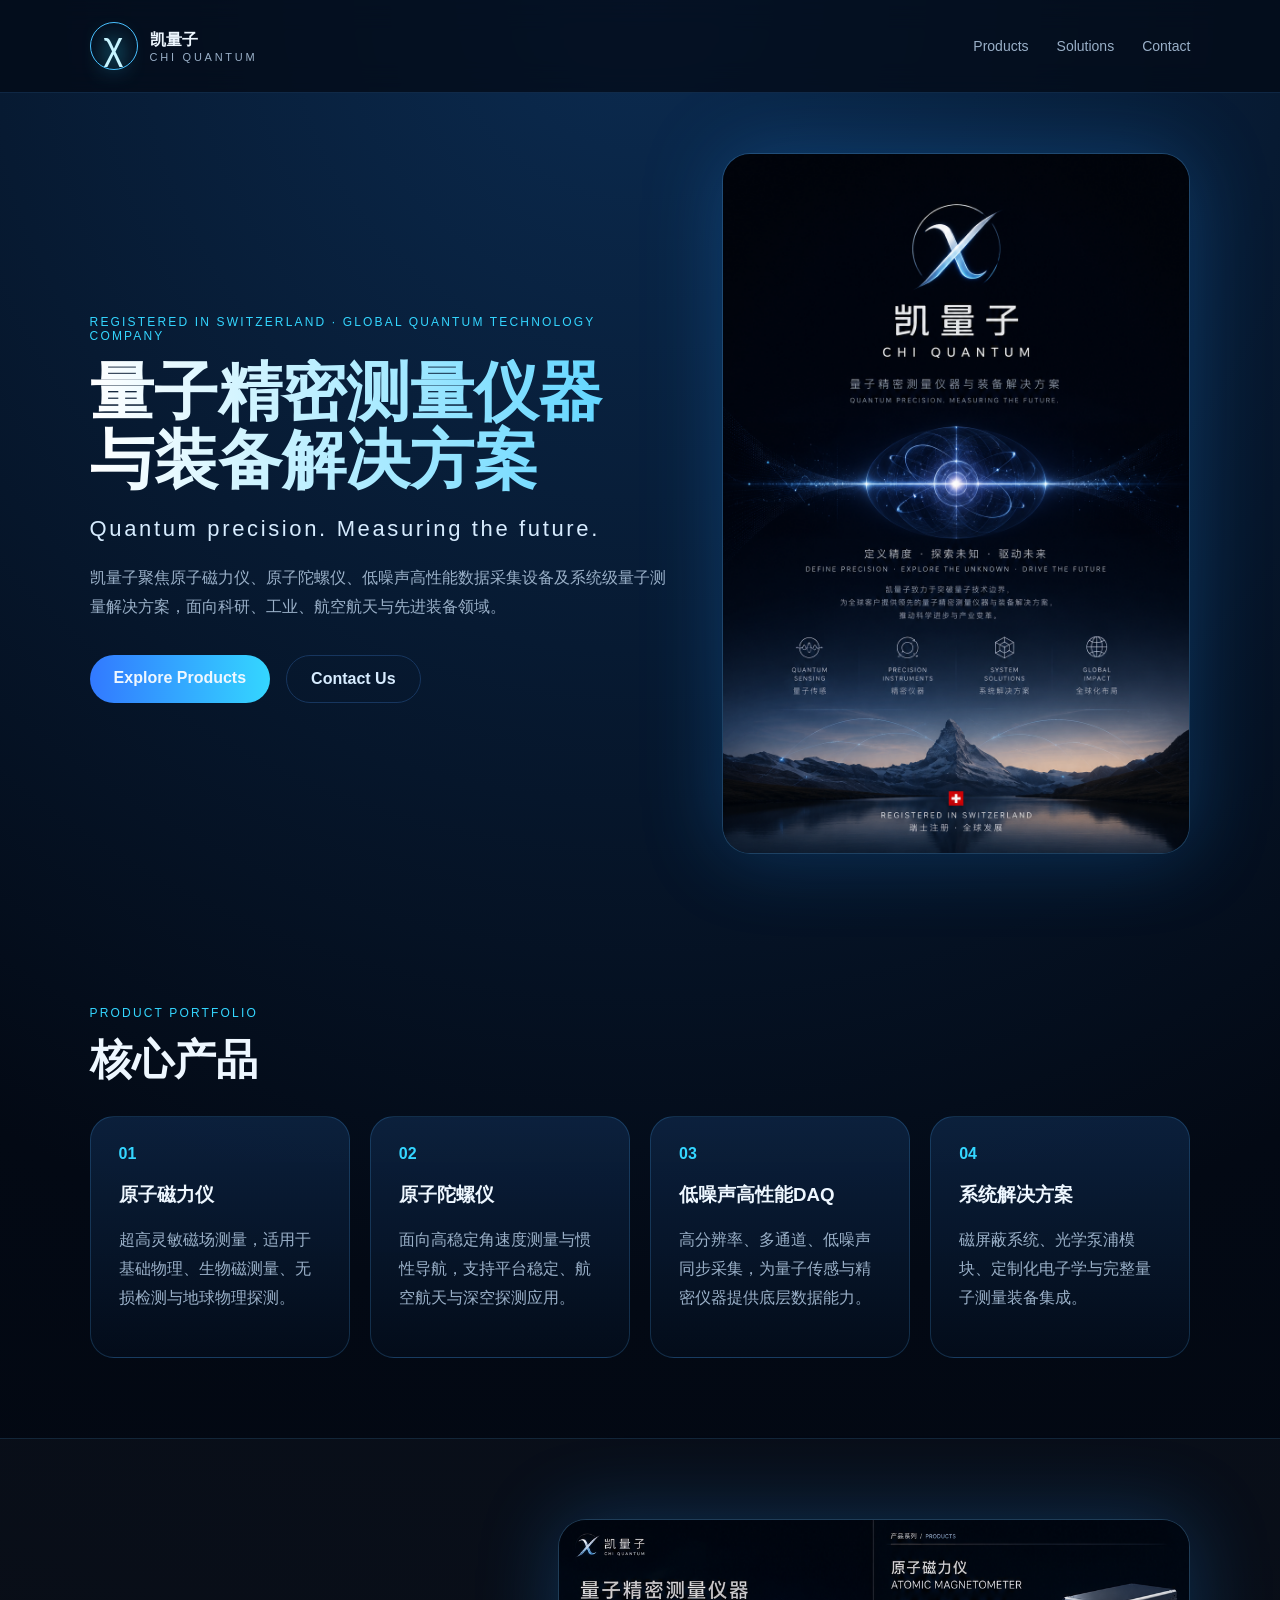
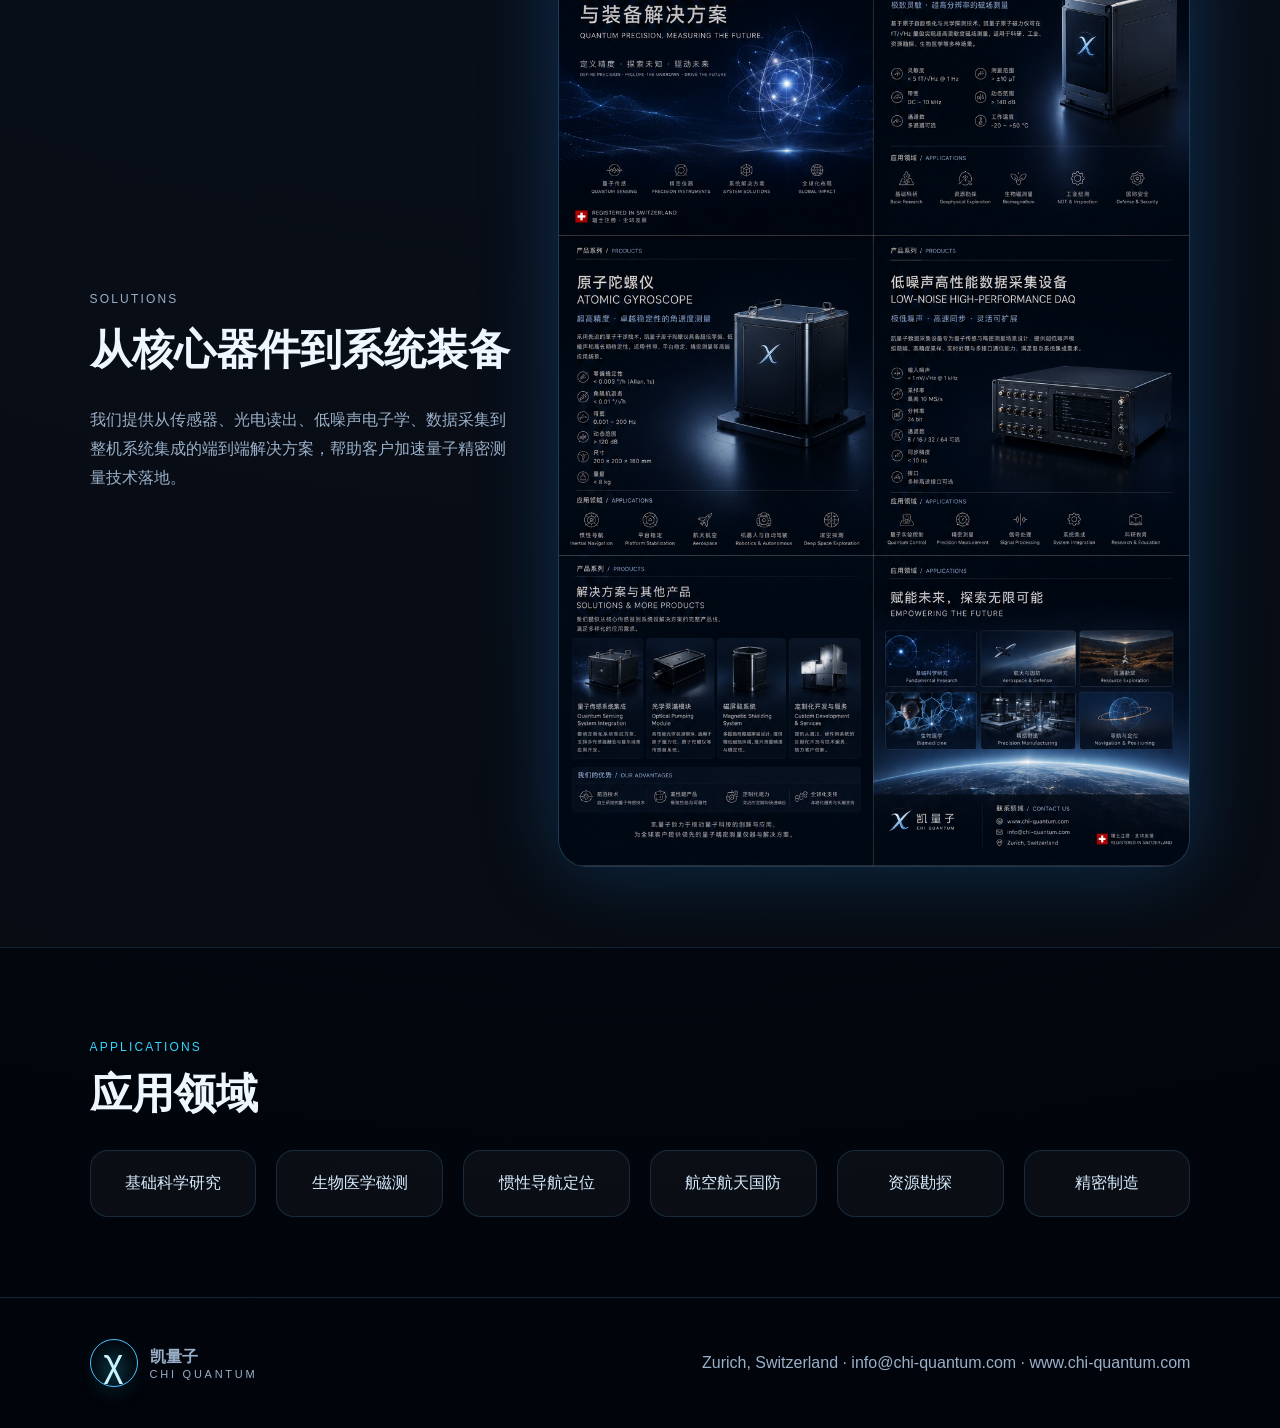
==== index.html @ b1ac0122 "Add files via upload" ====
<!doctype html>
<html lang="zh-CN">
<head>
  <meta charset="utf-8" />
  <meta name="viewport" content="width=device-width, initial-scale=1" />
  <title>凯量子 Chi Quantum | Quantum Precision Instruments</title>
  <meta name="description" content="凯量子 Chi Quantum — 瑞士注册的量子精密测量仪器与装备解决方案公司。" />
  <link rel="stylesheet" href="style.css" />
</head>
<body>
  <header class="nav">
    <div class="brand"><span class="chi">χ</span><div><b>凯量子</b><small>CHI QUANTUM</small></div></div>
    <nav><a href="#products">Products</a><a href="#solutions">Solutions</a><a href="#contact">Contact</a></nav>
  </header>

  <main>
    <section class="hero">
      <div class="heroText">
        <p class="eyebrow">Registered in Switzerland · Global Quantum Technology Company</p>
        <h1>量子精密测量仪器<br/>与装备解决方案</h1>
        <p class="subtitle">Quantum precision. Measuring the future.</p>
        <p class="desc">凯量子聚焦原子磁力仪、原子陀螺仪、低噪声高性能数据采集设备及系统级量子测量解决方案，面向科研、工业、航空航天与先进装备领域。</p>
        <div class="actions"><a class="btn" href="#products">Explore Products</a><a class="btn ghost" href="#contact">Contact Us</a></div>
      </div>
      <div class="heroCard"><img src="assets/hero-poster.png" alt="Chi Quantum poster" /></div>
    </section>

    <section class="section" id="products">
      <p class="eyebrow">Product Portfolio</p>
      <h2>核心产品</h2>
      <div class="grid cards">
        <article><span>01</span><h3>原子磁力仪</h3><p>超高灵敏磁场测量，适用于基础物理、生物磁测量、无损检测与地球物理探测。</p></article>
        <article><span>02</span><h3>原子陀螺仪</h3><p>面向高稳定角速度测量与惯性导航，支持平台稳定、航空航天与深空探测应用。</p></article>
        <article><span>03</span><h3>低噪声高性能DAQ</h3><p>高分辨率、多通道、低噪声同步采集，为量子传感与精密仪器提供底层数据能力。</p></article>
        <article><span>04</span><h3>系统解决方案</h3><p>磁屏蔽系统、光学泵浦模块、定制化电子学与完整量子测量装备集成。</p></article>
      </div>
    </section>

    <section class="split" id="solutions">
      <div><p class="eyebrow">Solutions</p><h2>从核心器件到系统装备</h2><p>我们提供从传感器、光电读出、低噪声电子学、数据采集到整机系统集成的端到端解决方案，帮助客户加速量子精密测量技术落地。</p></div>
      <img src="assets/product-brochure.png" alt="Chi Quantum product pages" />
    </section>

    <section class="section applications">
      <p class="eyebrow">Applications</p><h2>应用领域</h2>
      <div class="grid icons"><div>基础科学研究</div><div>生物医学磁测</div><div>惯性导航定位</div><div>航空航天国防</div><div>资源勘探</div><div>精密制造</div></div>
    </section>
  </main>

  <footer id="contact">
    <div class="brand"><span class="chi">χ</span><div><b>凯量子</b><small>CHI QUANTUM</small></div></div>
    <p>Zurich, Switzerland · info@chi-quantum.com · www.chi-quantum.com</p>
  </footer>
</body>
</html>
---- style.css ----
:root{--bg:#030914;--card:#071426;--line:#17365f;--text:#eef7ff;--muted:#9ab0c8;--cyan:#34d6ff;--blue:#3279ff}*{box-sizing:border-box}body{margin:0;font-family:Inter,Arial,'Microsoft YaHei',sans-serif;background:radial-gradient(circle at 50% 0%,#0b2b50 0,#030914 42%,#01040a 100%);color:var(--text)}a{color:inherit;text-decoration:none}.nav{position:sticky;top:0;z-index:10;display:flex;justify-content:space-between;align-items:center;padding:22px 7vw;background:rgba(3,9,20,.72);backdrop-filter:blur(14px);border-bottom:1px solid rgba(70,160,255,.18)}.brand{display:flex;gap:12px;align-items:center}.chi{display:grid;place-items:center;width:48px;height:48px;border:1px solid #4abfff;border-radius:50%;font-size:38px;color:#c7f4ff;text-shadow:0 0 22px var(--cyan)}.brand small{display:block;color:var(--muted);letter-spacing:.25em;font-size:11px}.nav nav{display:flex;gap:28px;color:var(--muted);font-size:14px}.hero{min-height:88vh;display:grid;grid-template-columns:1fr .8fr;gap:48px;align-items:center;padding:60px 7vw}.eyebrow{color:var(--cyan);letter-spacing:.18em;text-transform:uppercase;font-size:12px}.hero h1{font-size:64px;line-height:1.05;margin:16px 0;background:linear-gradient(90deg,#fff,#a9eaff,#4ccfff);-webkit-background-clip:text;color:transparent}.subtitle{font-size:22px;letter-spacing:.12em;color:#d7ecff}.desc{max-width:720px;color:var(--muted);line-height:1.8}.actions{display:flex;gap:16px;margin-top:34px}.btn{padding:14px 24px;border-radius:999px;background:linear-gradient(90deg,var(--blue),var(--cyan));font-weight:700}.ghost{background:transparent;border:1px solid var(--line);color:#d7ecff}.heroCard,.split img{border:1px solid rgba(80,180,255,.25);border-radius:28px;box-shadow:0 0 80px rgba(30,150,255,.25);overflow:hidden;background:rgba(255,255,255,.03)}img{width:100%;display:block}.section{padding:80px 7vw}.section h2,.split h2{font-size:42px;margin:10px 0 28px}.grid{display:grid;gap:20px}.cards{grid-template-columns:repeat(4,1fr)}article{padding:28px;border:1px solid rgba(80,180,255,.2);border-radius:24px;background:linear-gradient(180deg,rgba(14,39,72,.75),rgba(4,13,28,.78))}article span{color:var(--cyan);font-weight:800}article p,.split p{color:var(--muted);line-height:1.8}.split{display:grid;grid-template-columns:.8fr 1.2fr;gap:46px;align-items:center;padding:80px 7vw;background:rgba(255,255,255,.025);border-top:1px solid rgba(80,180,255,.14);border-bottom:1px solid rgba(80,180,255,.14)}.icons{grid-template-columns:repeat(6,1fr)}.icons div{padding:22px;text-align:center;border:1px solid rgba(80,180,255,.18);border-radius:18px;background:rgba(255,255,255,.04);color:#d8edff}footer{display:flex;justify-content:space-between;align-items:center;padding:40px 7vw;border-top:1px solid rgba(80,180,255,.18);color:var(--muted)}@media(max-width:900px){.hero,.split{grid-template-columns:1fr}.hero h1{font-size:42px}.cards,.icons{grid-template-columns:1fr}.nav nav{display:none}footer{display:block}.brand{margin-bottom:18px}}
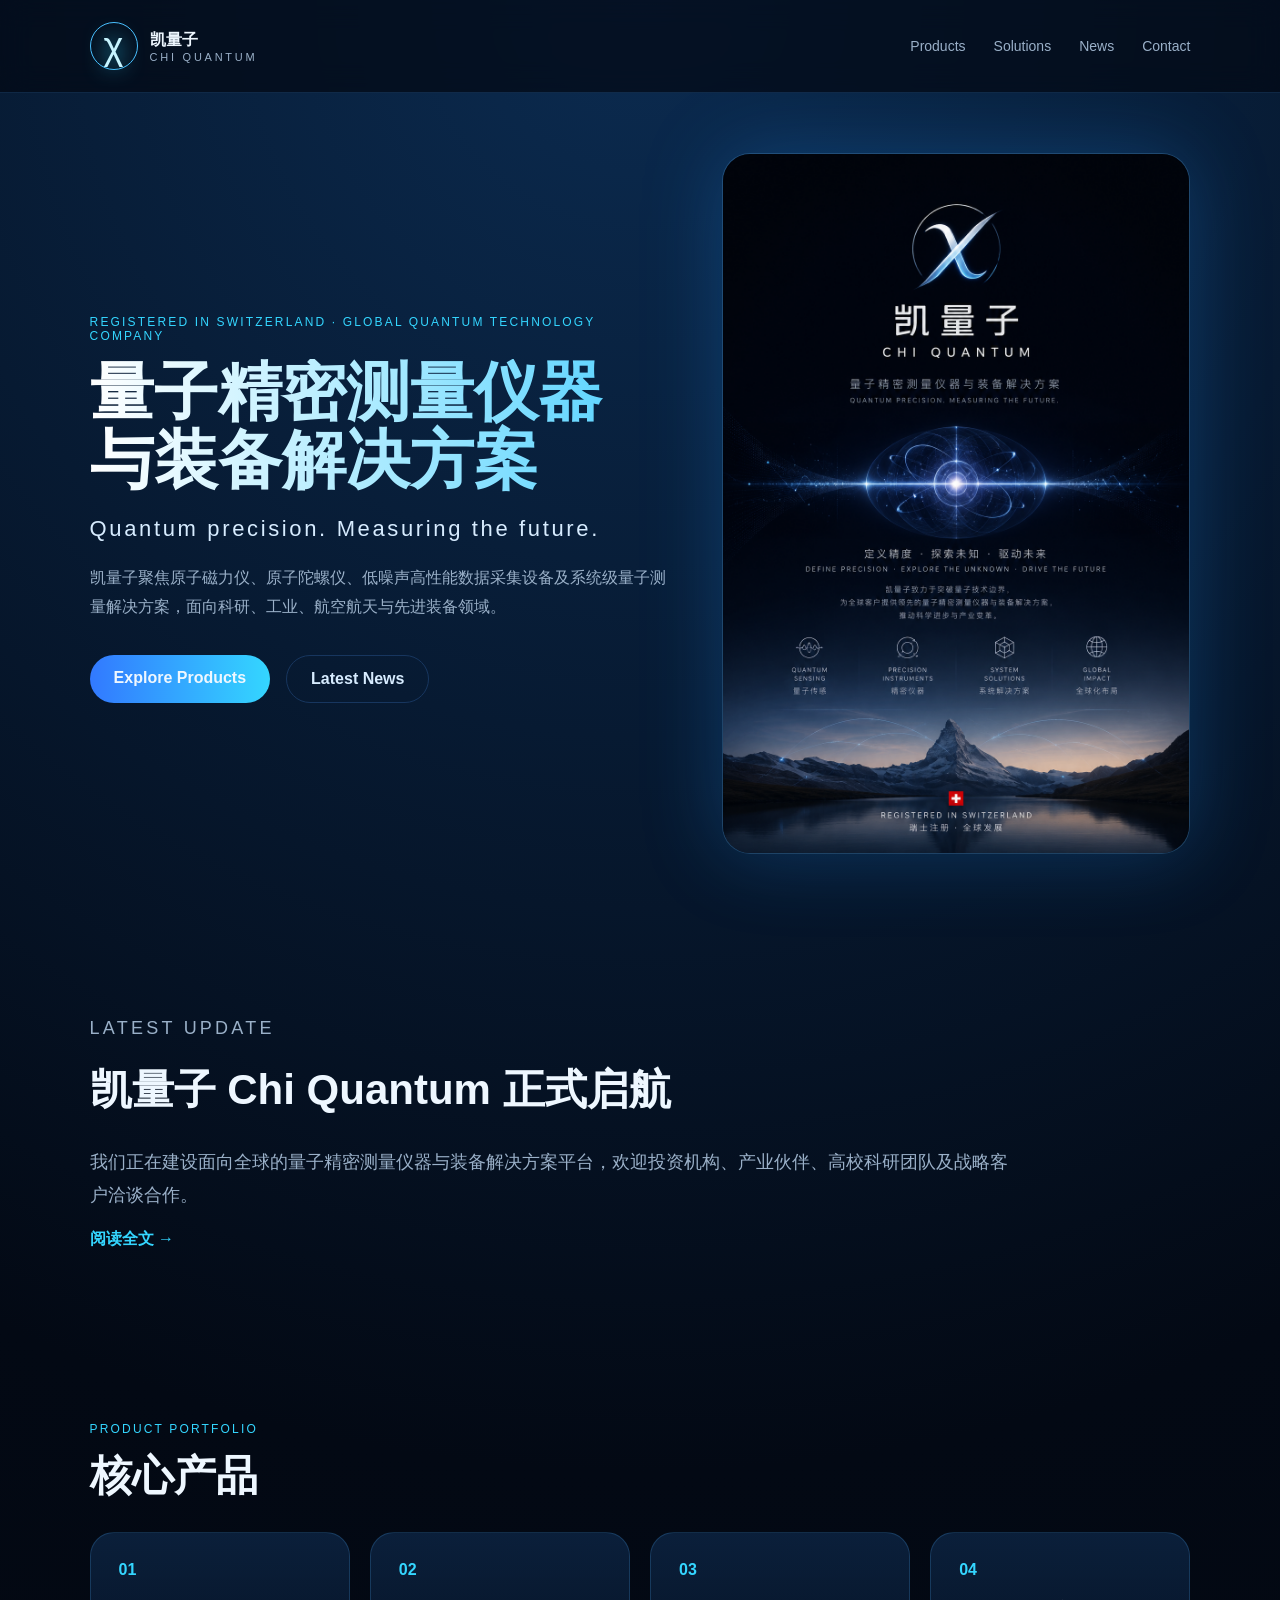
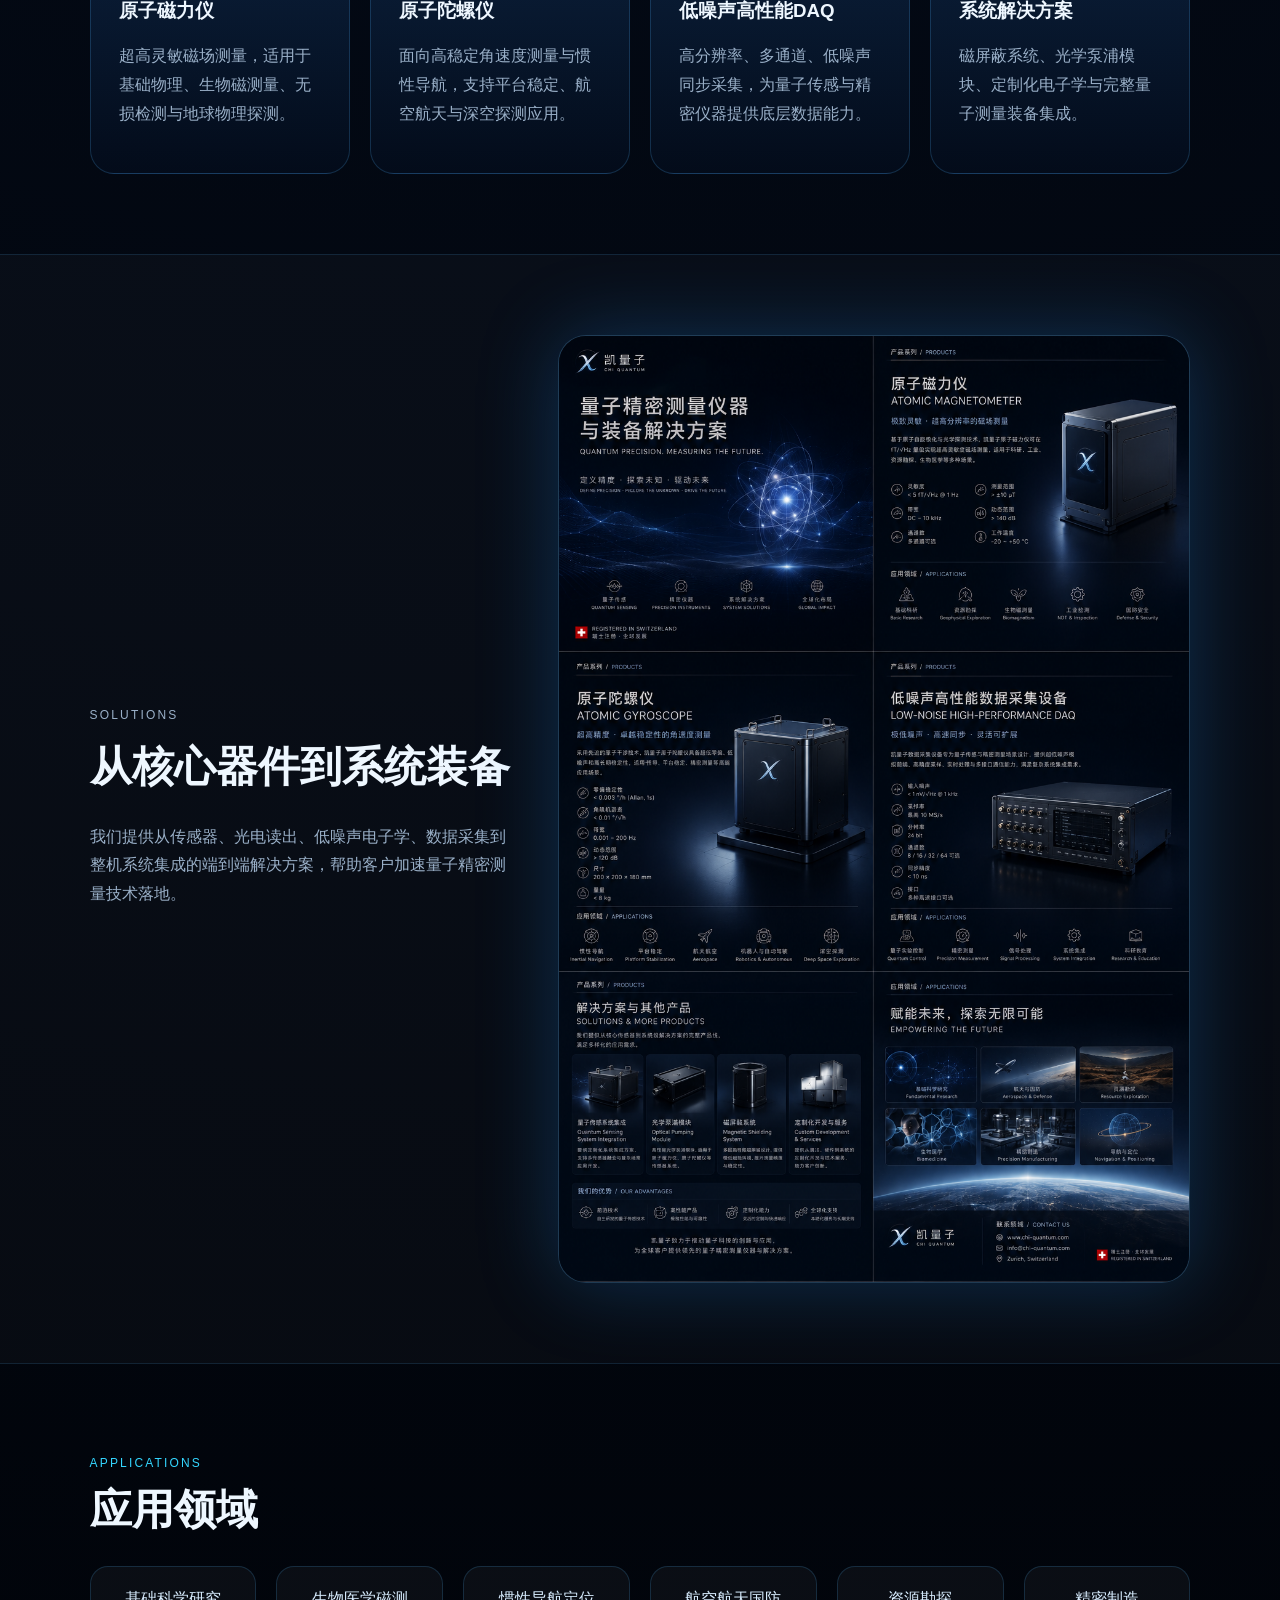
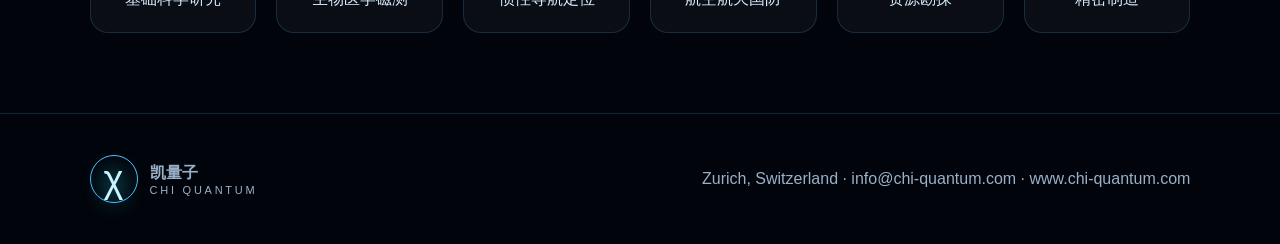
==== commit ea82d4a4: "Add files via upload" ====
--- a/index.html
+++ b/index.html
@@ -4,13 +4,13 @@
   <meta charset="utf-8" />
   <meta name="viewport" content="width=device-width, initial-scale=1" />
   <title>凯量子 Chi Quantum | Quantum Precision Instruments</title>
-  <meta name="description" content="凯量子 Chi Quantum — 瑞士注册的量子精密测量仪器与装备解决方案公司。" />
+  <meta name="description" content="凯量子 Chi Quantum — 立足瑞士，面向全球的量子精密测量仪器与装备解决方案公司。" />
   <link rel="stylesheet" href="style.css" />
 </head>
 <body>
   <header class="nav">
-    <div class="brand"><span class="chi">χ</span><div><b>凯量子</b><small>CHI QUANTUM</small></div></div>
-    <nav><a href="#products">Products</a><a href="#solutions">Solutions</a><a href="#contact">Contact</a></nav>
+    <a class="brand" href="index.html"><span class="chi">χ</span><div><b>凯量子</b><small>CHI QUANTUM</small></div></a>
+    <nav><a href="#products">Products</a><a href="#solutions">Solutions</a><a href="news.html">News</a><a href="#contact">Contact</a></nav>
   </header>
 
   <main>
@@ -20,9 +20,16 @@
         <h1>量子精密测量仪器<br/>与装备解决方案</h1>
         <p class="subtitle">Quantum precision. Measuring the future.</p>
         <p class="desc">凯量子聚焦原子磁力仪、原子陀螺仪、低噪声高性能数据采集设备及系统级量子测量解决方案，面向科研、工业、航空航天与先进装备领域。</p>
-        <div class="actions"><a class="btn" href="#products">Explore Products</a><a class="btn ghost" href="#contact">Contact Us</a></div>
+        <div class="actions"><a class="btn" href="#products">Explore Products</a><a class="btn ghost" href="news.html">Latest News</a></div>
       </div>
       <div class="heroCard"><img src="assets/hero-poster.png" alt="Chi Quantum poster" /></div>
+    </section>
+
+    <section class="section newsPreview">
+      <p class="eyebrow">Latest Update</p>
+      <h2>凯量子 Chi Quantum 正式启航</h2>
+      <p>我们正在建设面向全球的量子精密测量仪器与装备解决方案平台，欢迎投资机构、产业伙伴、高校科研团队及战略客户洽谈合作。</p>
+      <a class="textLink" href="news.html">阅读全文 →</a>
     </section>
 
     <section class="section" id="products">
--- a/style.css
+++ b/style.css
@@ -1 +1 @@
-:root{--bg:#030914;--card:#071426;--line:#17365f;--text:#eef7ff;--muted:#9ab0c8;--cyan:#34d6ff;--blue:#3279ff}*{box-sizing:border-box}body{margin:0;font-family:Inter,Arial,'Microsoft YaHei',sans-serif;background:radial-gradient(circle at 50% 0%,#0b2b50 0,#030914 42%,#01040a 100%);color:var(--text)}a{color:inherit;text-decoration:none}.nav{position:sticky;top:0;z-index:10;display:flex;justify-content:space-between;align-items:center;padding:22px 7vw;background:rgba(3,9,20,.72);backdrop-filter:blur(14px);border-bottom:1px solid rgba(70,160,255,.18)}.brand{display:flex;gap:12px;align-items:center}.chi{display:grid;place-items:center;width:48px;height:48px;border:1px solid #4abfff;border-radius:50%;font-size:38px;color:#c7f4ff;text-shadow:0 0 22px var(--cyan)}.brand small{display:block;color:var(--muted);letter-spacing:.25em;font-size:11px}.nav nav{display:flex;gap:28px;color:var(--muted);font-size:14px}.hero{min-height:88vh;display:grid;grid-template-columns:1fr .8fr;gap:48px;align-items:center;padding:60px 7vw}.eyebrow{color:var(--cyan);letter-spacing:.18em;text-transform:uppercase;font-size:12px}.hero h1{font-size:64px;line-height:1.05;margin:16px 0;background:linear-gradient(90deg,#fff,#a9eaff,#4ccfff);-webkit-background-clip:text;color:transparent}.subtitle{font-size:22px;letter-spacing:.12em;color:#d7ecff}.desc{max-width:720px;color:var(--muted);line-height:1.8}.actions{display:flex;gap:16px;margin-top:34px}.btn{padding:14px 24px;border-radius:999px;background:linear-gradient(90deg,var(--blue),var(--cyan));font-weight:700}.ghost{background:transparent;border:1px solid var(--line);color:#d7ecff}.heroCard,.split img{border:1px solid rgba(80,180,255,.25);border-radius:28px;box-shadow:0 0 80px rgba(30,150,255,.25);overflow:hidden;background:rgba(255,255,255,.03)}img{width:100%;display:block}.section{padding:80px 7vw}.section h2,.split h2{font-size:42px;margin:10px 0 28px}.grid{display:grid;gap:20px}.cards{grid-template-columns:repeat(4,1fr)}article{padding:28px;border:1px solid rgba(80,180,255,.2);border-radius:24px;background:linear-gradient(180deg,rgba(14,39,72,.75),rgba(4,13,28,.78))}article span{color:var(--cyan);font-weight:800}article p,.split p{color:var(--muted);line-height:1.8}.split{display:grid;grid-template-columns:.8fr 1.2fr;gap:46px;align-items:center;padding:80px 7vw;background:rgba(255,255,255,.025);border-top:1px solid rgba(80,180,255,.14);border-bottom:1px solid rgba(80,180,255,.14)}.icons{grid-template-columns:repeat(6,1fr)}.icons div{padding:22px;text-align:center;border:1px solid rgba(80,180,255,.18);border-radius:18px;background:rgba(255,255,255,.04);color:#d8edff}footer{display:flex;justify-content:space-between;align-items:center;padding:40px 7vw;border-top:1px solid rgba(80,180,255,.18);color:var(--muted)}@media(max-width:900px){.hero,.split{grid-template-columns:1fr}.hero h1{font-size:42px}.cards,.icons{grid-template-columns:1fr}.nav nav{display:none}footer{display:block}.brand{margin-bottom:18px}}
+:root{--bg:#030914;--card:#071426;--line:#17365f;--text:#eef7ff;--muted:#9ab0c8;--cyan:#34d6ff;--blue:#3279ff}*{box-sizing:border-box}body{margin:0;font-family:Inter,Arial,'Microsoft YaHei',sans-serif;background:radial-gradient(circle at 50% 0%,#0b2b50 0,#030914 42%,#01040a 100%);color:var(--text)}a{color:inherit;text-decoration:none}.nav{position:sticky;top:0;z-index:10;display:flex;justify-content:space-between;align-items:center;padding:22px 7vw;background:rgba(3,9,20,.72);backdrop-filter:blur(14px);border-bottom:1px solid rgba(70,160,255,.18)}.brand{display:flex;gap:12px;align-items:center}.chi{display:grid;place-items:center;width:48px;height:48px;border:1px solid #4abfff;border-radius:50%;font-size:38px;color:#c7f4ff;text-shadow:0 0 22px var(--cyan)}.brand small{display:block;color:var(--muted);letter-spacing:.25em;font-size:11px}.nav nav{display:flex;gap:28px;color:var(--muted);font-size:14px}.hero{min-height:88vh;display:grid;grid-template-columns:1fr .8fr;gap:48px;align-items:center;padding:60px 7vw}.eyebrow{color:var(--cyan);letter-spacing:.18em;text-transform:uppercase;font-size:12px}.hero h1,.articleHero h1{font-size:64px;line-height:1.05;margin:16px 0;background:linear-gradient(90deg,#fff,#a9eaff,#4ccfff);-webkit-background-clip:text;color:transparent}.subtitle{font-size:22px;letter-spacing:.12em;color:#d7ecff}.desc{max-width:720px;color:var(--muted);line-height:1.8}.actions{display:flex;gap:16px;margin-top:34px}.btn{display:inline-block;padding:14px 24px;border-radius:999px;background:linear-gradient(90deg,var(--blue),var(--cyan));font-weight:700}.ghost{background:transparent;border:1px solid var(--line);color:#d7ecff}.textLink{color:var(--cyan);font-weight:700}.heroCard,.split img,.sidePanel img{border:1px solid rgba(80,180,255,.25);border-radius:28px;box-shadow:0 0 80px rgba(30,150,255,.25);overflow:hidden;background:rgba(255,255,255,.03)}img{width:100%;display:block}.section{padding:80px 7vw}.section h2,.split h2{font-size:42px;margin:10px 0 28px}.newsPreview{max-width:1100px}.newsPreview p{color:var(--muted);line-height:1.8;font-size:18px}.grid{display:grid;gap:20px}.cards{grid-template-columns:repeat(4,1fr)}article{padding:28px;border:1px solid rgba(80,180,255,.2);border-radius:24px;background:linear-gradient(180deg,rgba(14,39,72,.75),rgba(4,13,28,.78))}article span{color:var(--cyan);font-weight:800}article p,.split p{color:var(--muted);line-height:1.8}.split{display:grid;grid-template-columns:.8fr 1.2fr;gap:46px;align-items:center;padding:80px 7vw;background:rgba(255,255,255,.025);border-top:1px solid rgba(80,180,255,.14);border-bottom:1px solid rgba(80,180,255,.14)}.icons{grid-template-columns:repeat(6,1fr)}.icons div{padding:22px;text-align:center;border:1px solid rgba(80,180,255,.18);border-radius:18px;background:rgba(255,255,255,.04);color:#d8edff}.articleHero{padding:96px 7vw 40px;text-align:center}.articleWrap{display:grid;grid-template-columns:1fr 420px;gap:34px;padding:30px 7vw 90px}.articleCard{padding:44px}.articleCard h2{font-size:34px}.date{color:var(--cyan)!important;letter-spacing:.14em;text-transform:uppercase}.articleCard blockquote{margin:34px 0;padding:24px;border-left:4px solid var(--cyan);background:rgba(52,214,255,.08);font-size:26px}.tagRow{display:flex;flex-wrap:wrap;gap:10px;margin-top:28px}.tagRow span{padding:9px 12px;border:1px solid rgba(80,180,255,.22);border-radius:999px;background:rgba(255,255,255,.04);color:#cdefff;font-size:13px}.sidePanel{display:flex;flex-direction:column;gap:22px}.contactBox{padding:28px;border:1px solid rgba(80,180,255,.22);border-radius:24px;background:rgba(255,255,255,.045)}.contactBox p{color:var(--muted)}footer{display:flex;justify-content:space-between;align-items:center;padding:40px 7vw;border-top:1px solid rgba(80,180,255,.18);color:var(--muted)}@media(max-width:900px){.hero,.split,.articleWrap{grid-template-columns:1fr}.hero h1,.articleHero h1{font-size:42px}.cards,.icons{grid-template-columns:1fr}.nav nav{display:none}footer{display:block}.brand{margin-bottom:18px}.articleCard{padding:28px}}
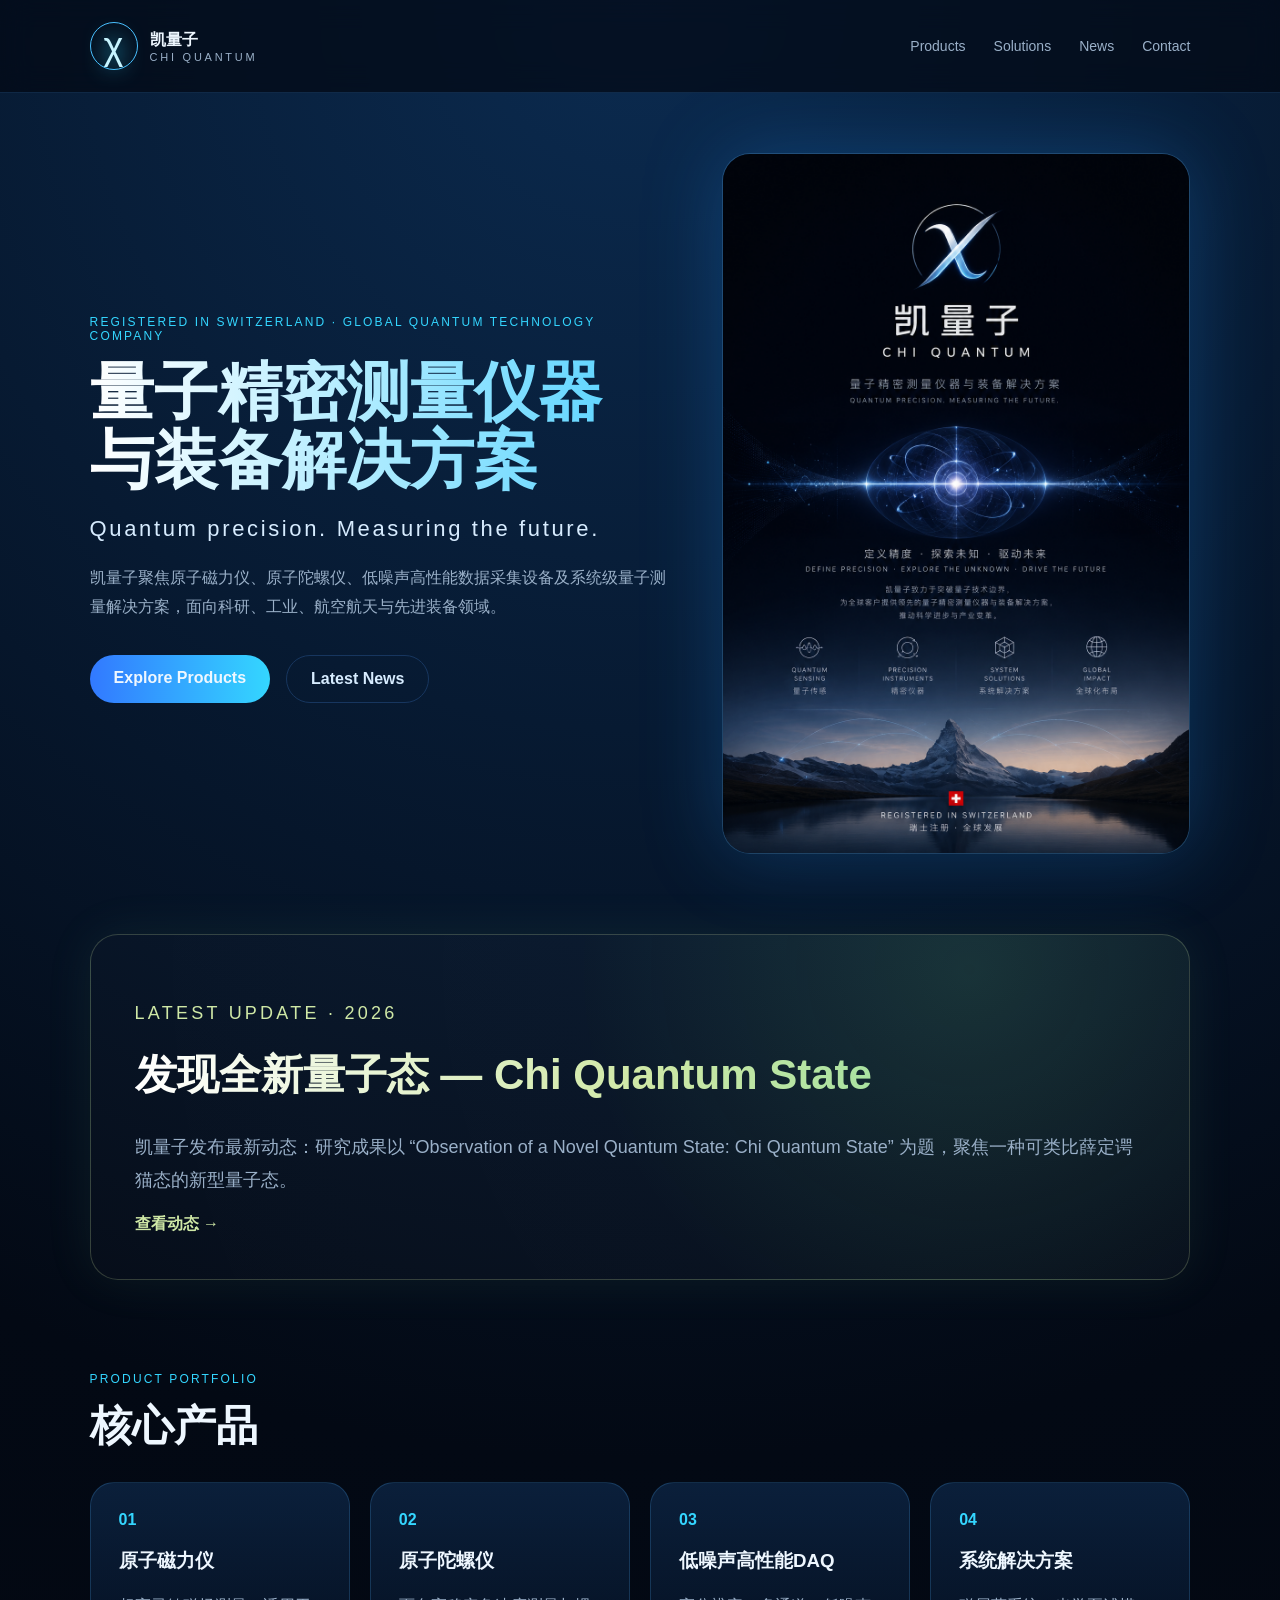
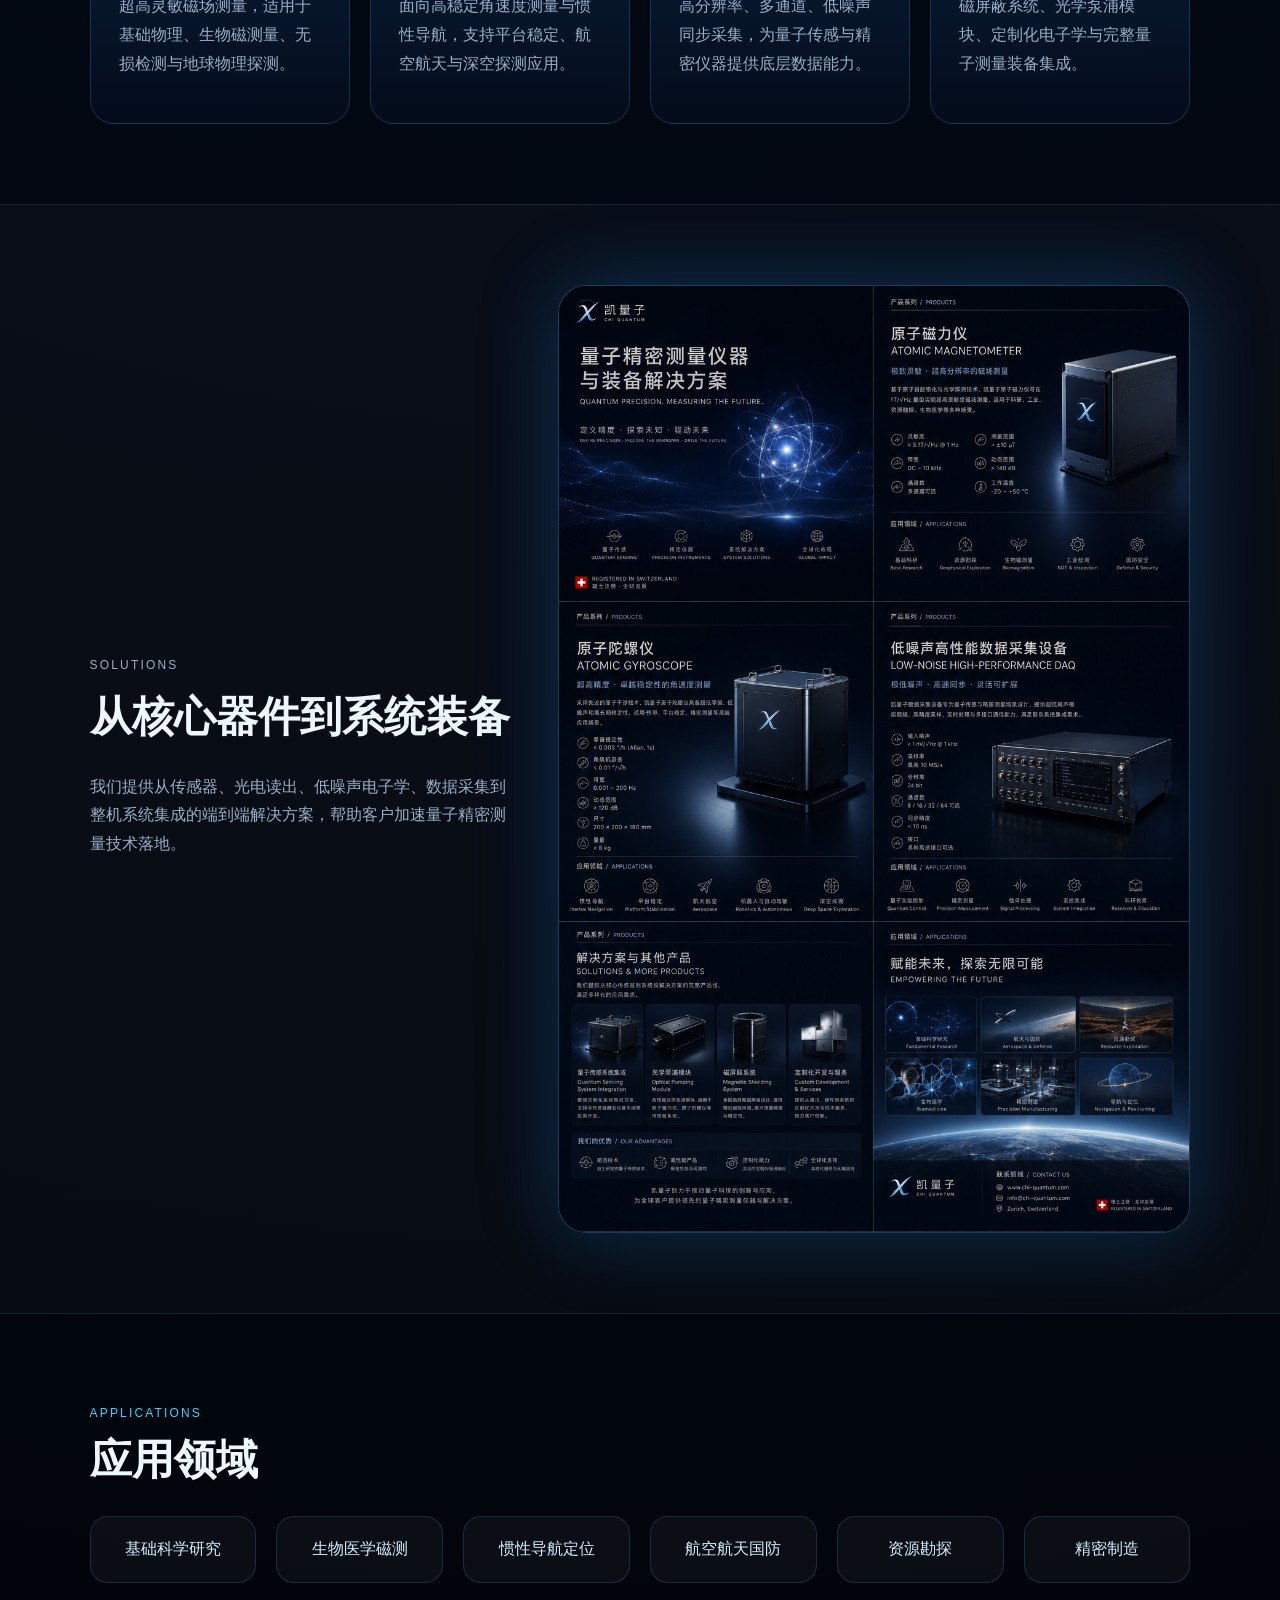
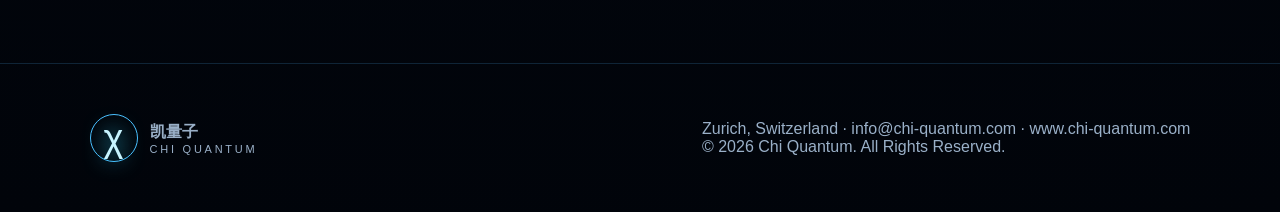
==== commit 420c434a: "Add files via upload" ====
--- a/index.html
+++ b/index.html
@@ -25,11 +25,11 @@
       <div class="heroCard"><img src="assets/hero-poster.png" alt="Chi Quantum poster" /></div>
     </section>
 
-    <section class="section newsPreview">
-      <p class="eyebrow">Latest Update</p>
-      <h2>凯量子 Chi Quantum 正式启航</h2>
-      <p>我们正在建设面向全球的量子精密测量仪器与装备解决方案平台，欢迎投资机构、产业伙伴、高校科研团队及战略客户洽谈合作。</p>
-      <a class="textLink" href="news.html">阅读全文 →</a>
+    <section class="section newsPreview latestGreen">
+      <p class="eyebrow green">Latest Update · 2026</p>
+      <h2>发现全新量子态 — Chi Quantum State</h2>
+      <p>凯量子发布最新动态：研究成果以 “Observation of a Novel Quantum State: Chi Quantum State” 为题，聚焦一种可类比薛定谔猫态的新型量子态。</p>
+      <a class="textLink green" href="news-chi-quantum-state.html">查看动态 →</a>
     </section>
 
     <section class="section" id="products">
@@ -56,7 +56,7 @@
 
   <footer id="contact">
     <div class="brand"><span class="chi">χ</span><div><b>凯量子</b><small>CHI QUANTUM</small></div></div>
-    <p>Zurich, Switzerland · info@chi-quantum.com · www.chi-quantum.com</p>
+    <p>Zurich, Switzerland · info@chi-quantum.com · www.chi-quantum.com<br/>© 2026 Chi Quantum. All Rights Reserved.</p>
   </footer>
 </body>
 </html>
--- a/style.css
+++ b/style.css
@@ -1 +1,3 @@
 :root{--bg:#030914;--card:#071426;--line:#17365f;--text:#eef7ff;--muted:#9ab0c8;--cyan:#34d6ff;--blue:#3279ff}*{box-sizing:border-box}body{margin:0;font-family:Inter,Arial,'Microsoft YaHei',sans-serif;background:radial-gradient(circle at 50% 0%,#0b2b50 0,#030914 42%,#01040a 100%);color:var(--text)}a{color:inherit;text-decoration:none}.nav{position:sticky;top:0;z-index:10;display:flex;justify-content:space-between;align-items:center;padding:22px 7vw;background:rgba(3,9,20,.72);backdrop-filter:blur(14px);border-bottom:1px solid rgba(70,160,255,.18)}.brand{display:flex;gap:12px;align-items:center}.chi{display:grid;place-items:center;width:48px;height:48px;border:1px solid #4abfff;border-radius:50%;font-size:38px;color:#c7f4ff;text-shadow:0 0 22px var(--cyan)}.brand small{display:block;color:var(--muted);letter-spacing:.25em;font-size:11px}.nav nav{display:flex;gap:28px;color:var(--muted);font-size:14px}.hero{min-height:88vh;display:grid;grid-template-columns:1fr .8fr;gap:48px;align-items:center;padding:60px 7vw}.eyebrow{color:var(--cyan);letter-spacing:.18em;text-transform:uppercase;font-size:12px}.hero h1,.articleHero h1{font-size:64px;line-height:1.05;margin:16px 0;background:linear-gradient(90deg,#fff,#a9eaff,#4ccfff);-webkit-background-clip:text;color:transparent}.subtitle{font-size:22px;letter-spacing:.12em;color:#d7ecff}.desc{max-width:720px;color:var(--muted);line-height:1.8}.actions{display:flex;gap:16px;margin-top:34px}.btn{display:inline-block;padding:14px 24px;border-radius:999px;background:linear-gradient(90deg,var(--blue),var(--cyan));font-weight:700}.ghost{background:transparent;border:1px solid var(--line);color:#d7ecff}.textLink{color:var(--cyan);font-weight:700}.heroCard,.split img,.sidePanel img{border:1px solid rgba(80,180,255,.25);border-radius:28px;box-shadow:0 0 80px rgba(30,150,255,.25);overflow:hidden;background:rgba(255,255,255,.03)}img{width:100%;display:block}.section{padding:80px 7vw}.section h2,.split h2{font-size:42px;margin:10px 0 28px}.newsPreview{max-width:1100px}.newsPreview p{color:var(--muted);line-height:1.8;font-size:18px}.grid{display:grid;gap:20px}.cards{grid-template-columns:repeat(4,1fr)}article{padding:28px;border:1px solid rgba(80,180,255,.2);border-radius:24px;background:linear-gradient(180deg,rgba(14,39,72,.75),rgba(4,13,28,.78))}article span{color:var(--cyan);font-weight:800}article p,.split p{color:var(--muted);line-height:1.8}.split{display:grid;grid-template-columns:.8fr 1.2fr;gap:46px;align-items:center;padding:80px 7vw;background:rgba(255,255,255,.025);border-top:1px solid rgba(80,180,255,.14);border-bottom:1px solid rgba(80,180,255,.14)}.icons{grid-template-columns:repeat(6,1fr)}.icons div{padding:22px;text-align:center;border:1px solid rgba(80,180,255,.18);border-radius:18px;background:rgba(255,255,255,.04);color:#d8edff}.articleHero{padding:96px 7vw 40px;text-align:center}.articleWrap{display:grid;grid-template-columns:1fr 420px;gap:34px;padding:30px 7vw 90px}.articleCard{padding:44px}.articleCard h2{font-size:34px}.date{color:var(--cyan)!important;letter-spacing:.14em;text-transform:uppercase}.articleCard blockquote{margin:34px 0;padding:24px;border-left:4px solid var(--cyan);background:rgba(52,214,255,.08);font-size:26px}.tagRow{display:flex;flex-wrap:wrap;gap:10px;margin-top:28px}.tagRow span{padding:9px 12px;border:1px solid rgba(80,180,255,.22);border-radius:999px;background:rgba(255,255,255,.04);color:#cdefff;font-size:13px}.sidePanel{display:flex;flex-direction:column;gap:22px}.contactBox{padding:28px;border:1px solid rgba(80,180,255,.22);border-radius:24px;background:rgba(255,255,255,.045)}.contactBox p{color:var(--muted)}footer{display:flex;justify-content:space-between;align-items:center;padding:40px 7vw;border-top:1px solid rgba(80,180,255,.18);color:var(--muted)}@media(max-width:900px){.hero,.split,.articleWrap{grid-template-columns:1fr}.hero h1,.articleHero h1{font-size:42px}.cards,.icons{grid-template-columns:1fr}.nav nav{display:none}footer{display:block}.brand{margin-bottom:18px}.articleCard{padding:28px}}
+/* 2026 Chi Quantum State news update */
+:root{--green:#cfe8a6;--green2:#7edb9a;--deepgreen:#06130f}.green{color:var(--green)!important}.greenText{color:var(--green)!important}.latestGreen{border:1px solid rgba(207,232,166,.22);border-radius:28px;margin:20px 7vw 0;padding:44px;background:radial-gradient(circle at 80% 10%,rgba(126,219,154,.16),rgba(255,255,255,.025) 42%,rgba(255,255,255,.015));box-shadow:0 0 50px rgba(126,219,154,.08)}.latestGreen h2{background:linear-gradient(90deg,#fff,var(--green),#7edb9a);-webkit-background-clip:text;color:transparent}.textLink.green{color:var(--green)}.greenPage{background:radial-gradient(circle at 72% 12%,#173c25 0,#06130f 35%,#02070a 100%)}.greenNav{border-bottom-color:rgba(207,232,166,.2)}.greenBtn{background:linear-gradient(90deg,#305d3a,var(--green));color:#06130f}.stateHero{min-height:88vh;display:grid;grid-template-columns:.86fr 1.14fr;gap:44px;align-items:center;padding:68px 7vw}.stateCopy h1{font-size:60px;line-height:1.08;margin:16px 0;background:linear-gradient(90deg,#fff,var(--green),#88dfaa);-webkit-background-clip:text;color:transparent}.stateCopy h1 span{font-size:.82em}.stateVisual{border:1px solid rgba(207,232,166,.22);border-radius:28px;overflow:hidden;background:rgba(255,255,255,.025);box-shadow:0 0 80px rgba(126,219,154,.15)}.slimArticle{max-width:960px;margin:0 auto}.slimArticle h2{background:linear-gradient(90deg,#fff,var(--green));-webkit-background-clip:text;color:transparent}.greenTags span{border-color:rgba(207,232,166,.28);color:var(--green)}.newsGrid{display:grid;grid-template-columns:1fr;gap:26px}.newsTile{display:grid;grid-template-columns:360px 1fr;gap:28px;align-items:center;padding:22px;border:1px solid rgba(80,180,255,.18);border-radius:28px;background:linear-gradient(180deg,rgba(14,39,72,.55),rgba(4,13,28,.78));box-shadow:0 0 50px rgba(30,150,255,.12)}.newsTile.featured{border-color:rgba(207,232,166,.26);background:linear-gradient(180deg,rgba(25,60,38,.62),rgba(4,18,15,.86));box-shadow:0 0 60px rgba(126,219,154,.12)}.newsTile img{border-radius:18px;aspect-ratio:1.35/1;object-fit:cover}.newsTile h2{margin:8px 0 12px;font-size:30px}.newsTile p{color:var(--muted);line-height:1.75}.articleHero.compact{padding-bottom:10px}@media(max-width:900px){.stateHero,.newsTile{grid-template-columns:1fr}.stateCopy h1{font-size:42px}.latestGreen{margin:0 5vw}.newsTile img{aspect-ratio:auto}}
